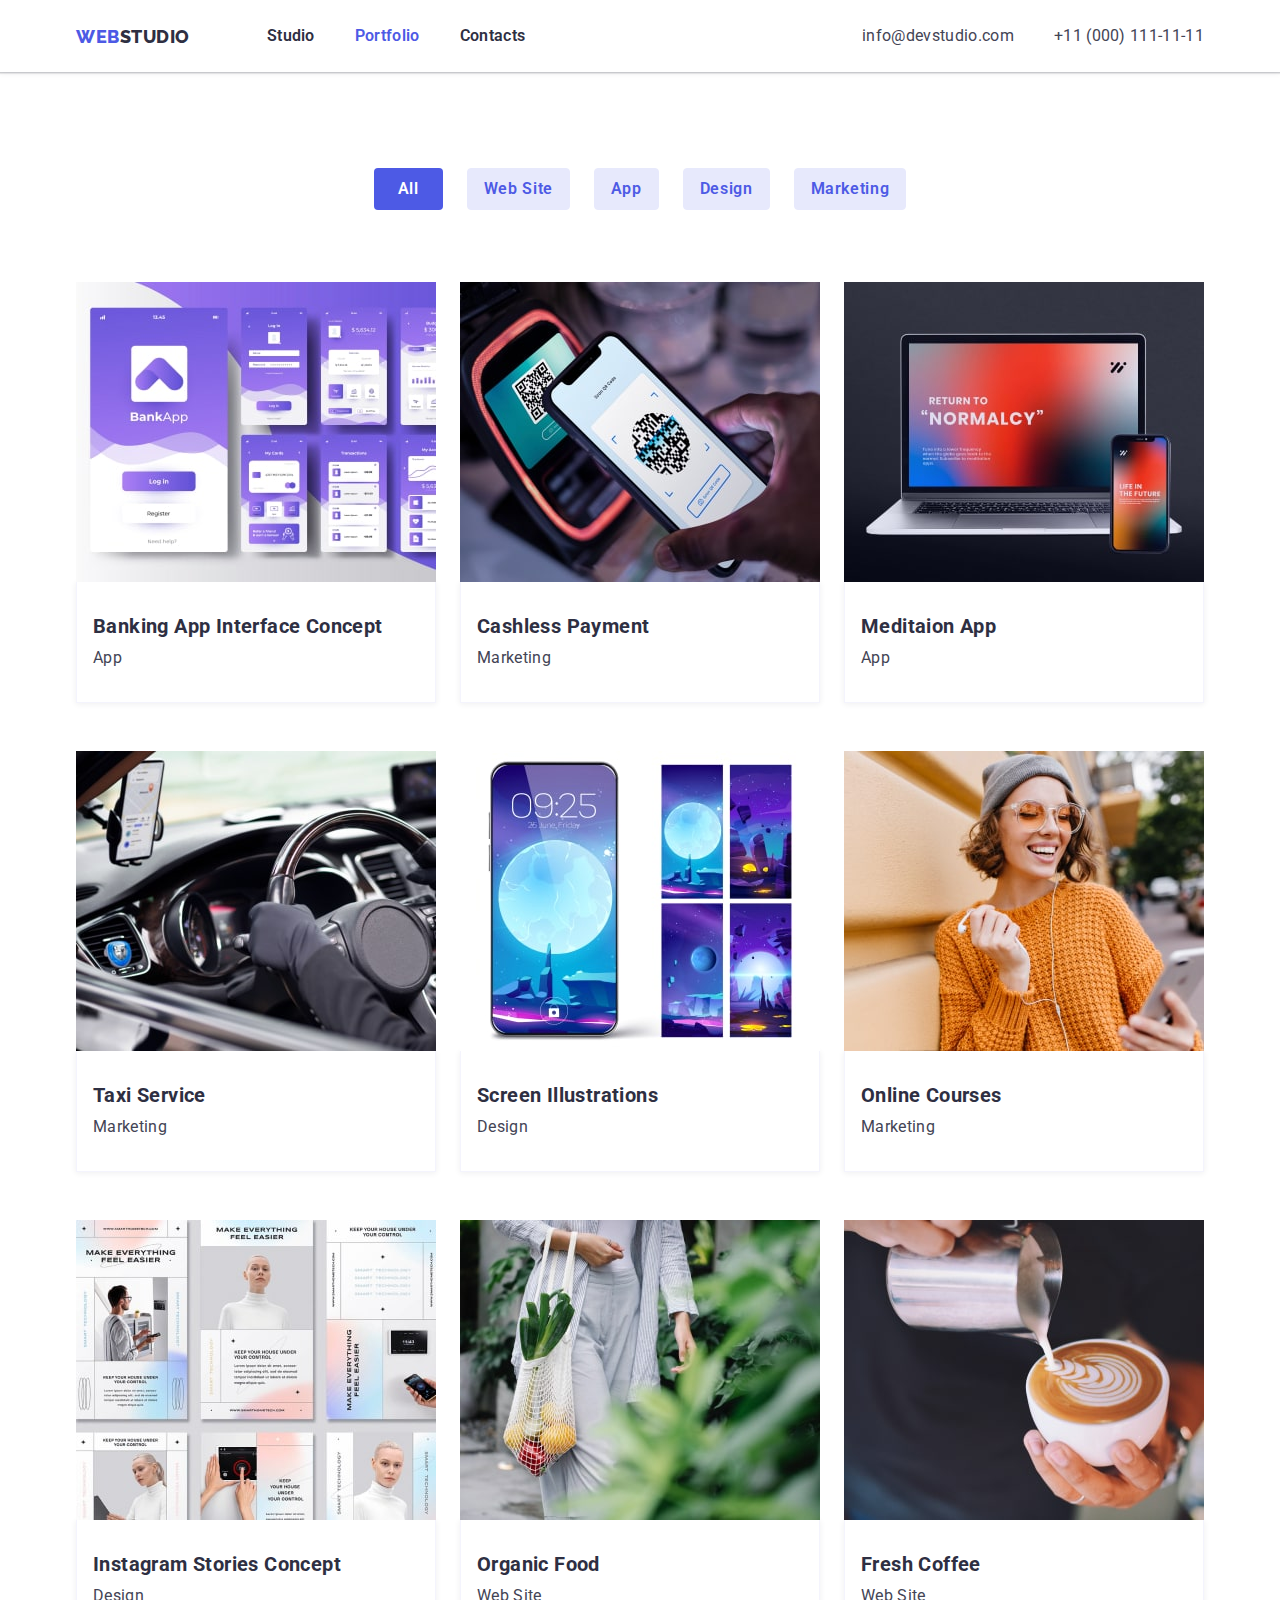
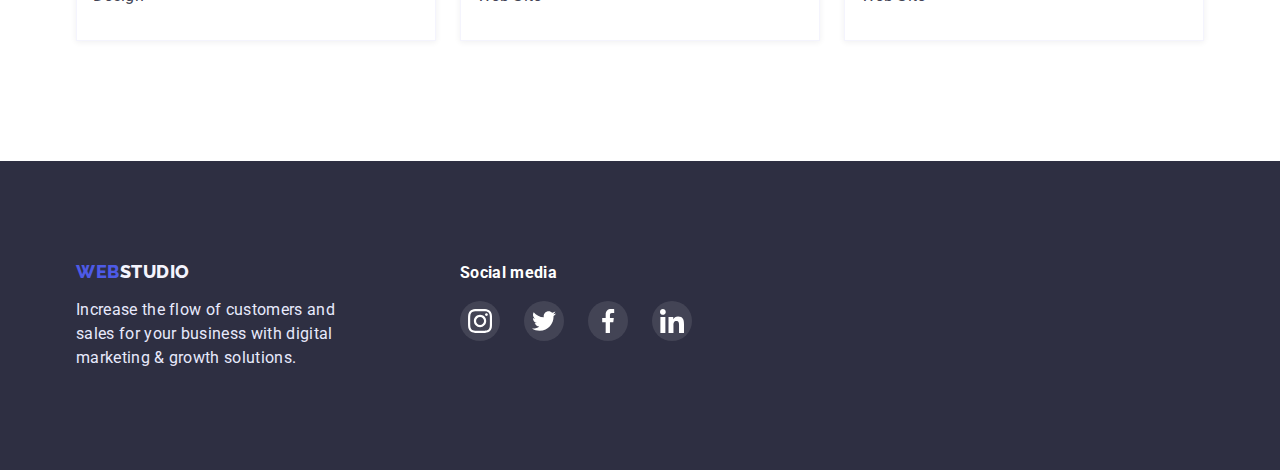
==== portfolio.html @ 3dff2d7c "Initial commit" ====
<!DOCTYPE html>
<html lang="en">
  <head>
    <meta charset="UTF-8" />
    <meta http-equiv="X-UA-Compatible" content="IE=edge" />
    <meta name="viewport" content="width=device-width, initial-scale=1.0" />
    <title>Portfolio</title>
    <link rel="preconnect" href="https://fonts.googleapis.com" />
    <link rel="preconnect" href="https://fonts.gstatic.com" crossorigin />
    <link href="https://fonts.googleapis.com/css2?family=Raleway:wght@700&family=Roboto:wght@400;500;700;900&display=swap" rel="stylesheet" />
    <link rel="stylesheet" href="https://cdnjs.cloudflare.com/ajax/libs/modern-normalize/1.1.0/modern-normalize.min.css" />
    <link rel="stylesheet" href="./css/styles.css" />
  </head>
  <body>
    <header class="header">
      <div class="container main-nav">
        <nav class="main-site-nav">
          <a href="./index.html" class="logo link"><span class="logo-purple">Web</span>studio</a>

          <ul class="site-nav list">
            <li class="item"><a href="./index.html" class="site-nav-link link">Studio</a></li>
            <li class="item">
              <a href="./portfolio.html" class="site-nav-link link current">Portfolio</a>
            </li>
            <li class="item"><a href="#" class="site-nav-link link">Contacts</a></li>
          </ul>
        </nav>

        <ul class="auth-nav list">
          <li class="item">
            <a href="mailto:info@devstudio.com" class="auth-nav-link link">info@devstudio.com</a>
          </li>
          <li class="item">
            <a href="tel:+11(000)111-11-11" class="auth-nav-link link">+11 (000) 111-11-11</a>
          </li>
        </ul>
      </div>
    </header>

    <main>
      <section class="portfolio">
        <div class="container filter">
          <ul class="filter-list list">
            <li class="filter-item"><button type="button" class="portfolio-btn main">All</button></li>
            <li class="filter-item"><button type="button" class="portfolio-btn">Web Site</button></li>
            <li class="filter-item"><button type="button" class="portfolio-btn">App</button></li>
            <li class="filter-item"><button type="button" class="portfolio-btn">Design</button></li>
            <li class="filter-item">
              <button type="button" class="portfolio-btn">Marketing</button>
            </li>
          </ul>
        </div>

        <div class="container">
          <ul class="grid-list list">
            <li class="grid-item">
              <a href="#" class="link">
                <img src="./images/app.jpg" alt="app" width="360" class="img-block" />
                <div class="img-description grid">
                  <h1 class="portfolio-title">Banking App Interface Concept</h1>
                  <p class="portfolio-text">App</p>
                </div>
              </a>
            </li>
            <li class="grid-item">
              <a href="#" class="link">
                <img src="./images/qrcode.jpg" alt="qrcode" width="360" class="img-block" />
                <div class="img-description grid">
                  <h1 class="portfolio-title">Cashless Payment</h1>
                  <p class="portfolio-text">Marketing</p>
                </div>
              </a>
            </li>
            <li class="grid-item">
              <a href="#" class="link">
                <img src="./images/phone-and-laptop.jpg" alt="Meditaion App" width="360" class="img-block" />
                <div class="img-description grid">
                  <h1 class="portfolio-title">Meditaion App</h1>
                  <p class="portfolio-text">App</p>
                </div>
              </a>
            </li>
            <li class="grid-item">
              <a href="#" class="link">
                <img src="./images/car.jpg" alt="Taxi Service" width="360" class="img-block" />
                <div class="img-description grid">
                  <h1 class="portfolio-title">Taxi Service</h1>
                  <p class="portfolio-text">Marketing</p>
                </div>
              </a>
            </li>
            <li class="grid-item">
              <a href="#" class="link">
                <img src="./images/wallpapers.jpg" alt="Screen Illustrations" width="360" class="img-block" />
                <div class="img-description grid">
                  <h1 class="portfolio-title">Screen Illustrations</h1>
                  <p class="portfolio-text">Design</p>
                </div>
              </a>
            </li>
            <li class="grid-item">
              <a href="#" class="link">
                <img src="./images/woman.jpg" alt="Online Courses" width="360" class="img-block" />
                <div class="img-description grid">
                  <h1 class="portfolio-title">Online Courses</h1>
                  <p class="portfolio-text">Marketing</p>
                </div>
              </a>
            </li>
            <li class="grid-item">
              <a href="#" class="link">
                <img src="./images/advertisment.jpg" alt="Instagram Stories Concept" width="360" class="img-block" />
                <div class="img-description grid">
                  <h1 class="portfolio-title">Instagram Stories Concept</h1>
                  <p class="portfolio-text">Design</p>
                </div>
              </a>
            </li>
            <li class="grid-item">
              <a href="#" class="link">
                <img src="./images/food.jpg" alt="Organic Food" width="360" class="img-block" />
                <div class="img-description grid">
                  <h1 class="portfolio-title">Organic Food</h1>
                  <p class="portfolio-text">Web Site</p>
                </div>
              </a>
            </li>
            <li class="grid-item">
              <a href="#" class="link">
                <img src="./images/coffee.jpg" alt="Fresh Coffee" width="360" class="img-block" />
                <div class="img-description grid">
                  <h1 class="portfolio-title">Fresh Coffee</h1>
                  <p class="portfolio-text">Web Site</p>
                </div>
              </a>
            </li>
          </ul>
        </div>
      </section>
    </main>

    <footer class="footer section">
      <div class="container">
        <ul class="footer-list list">
          <li class="footer-item">
            <div class="footer-description">
              <a href="./index.html" class="logo-footer link"><span class="logo-purple">Web</span>studio</a>
              <p class="footer-text">Increase the flow of customers and sales for your business with digital marketing & growth solutions.</p>
            </div>
          </li>
          <li class="footer-item">
            <h2 class="social-title">Social media</h2>
            <ul class="social-list list">
              <li>
                <a href="#" class="social-link footer-social-link">
                  <svg class="social-icon footer-icon">
                    <use href="./images/icons.svg#icon-instagram"></use>
                  </svg>
                </a>
              </li>
              <li>
                <a href="#" class="social-link footer-social-link">
                  <svg class="social-icon footer-icon">
                    <use href="./images/icons.svg#icon-twitter"></use>
                  </svg>
                </a>
              </li>
              <li>
                <a href="#" class="social-link footer-social-link">
                  <svg class="social-icon footer-icon">
                    <use href="./images/icons.svg#icon-facebook"></use>
                  </svg>
                </a>
              </li>
              <li>
                <a href="#" class="social-link footer-social-link">
                  <svg class="social-icon footer-icon">
                    <use href="./images/icons.svg#icon-linkedin"></use>
                  </svg>
                </a>
              </li>
            </ul>
          </li>
        </ul>
      </div>
    </footer>
  </body>
</html>
---- css/styles.css ----
:root {
  --primiry-text-color: #434455;
  --title-text-color: #2e2f42;
  --accent-color: #4d5ae5;
  --primary-bg-color: #f5f5f5;
  --white-color: #ffffff;
  --secondary-title-color: #f4f4fd;
  --secondary-text-color: #e7e9fc;
  --company-color: #8e8f99;
  --success-color: #31d0aa;
}
body {
  font-family: 'Roboto', sans-serif;
  color: var(--primiry-text-color);
}
.link {
  text-decoration: none;
}
.list {
  padding: 0;
  margin: 0;
  list-style: none;
}
.site-nav .link.current {
  color: var(--accent-color);
}

.container {
  width: 1158px;
  padding-left: 15px;
  padding-right: 15px;
  margin: 0 auto;
  /* outline: 2px solid tomato; */
}

.section {
  padding-top: 120px;
  padding-bottom: 120px;
}
.img-block {
  display: block;
}

/* header */

.header {
  box-shadow: 0px 2px 1px rgba(46, 47, 66, 0.08), 0px 1px 1px rgba(46, 47, 66, 0.16), 0px 1px 6px rgba(46, 47, 66, 0.08);
}
.main-site-nav {
  display: flex;
  align-items: center;
}
.main-nav {
  display: flex;
  align-items: center;
}
.site-nav {
  display: flex;
  margin-left: 77px;
}

.site-nav > .item:not(:last-child) {
  margin-right: 40px;
}
.logo {
  color: var(--title-text-color);
  font-family: 'Raleway', sans-serif;
  font-weight: 800;
  font-size: 18px;
  line-height: calc(21 / 18);
  letter-spacing: 0.03em;
  text-transform: uppercase;
}
.logo .logo-purple {
  color: var(--accent-color);
}
.site-nav-link {
  display: block;
  padding-top: 24px;
  padding-bottom: 24px;

  color: var(--title-text-color);
  font-style: normal;
  font-weight: 600;
  line-height: calc(24 / 16);
  letter-spacing: 0.02em;
}
.site-nav-link:hover,
.site-nav-link:focus {
  color: var(--accent-color);
}
.site-nav-link:active {
  color: var(--accent-color);
}
.auth-nav {
  display: flex;
  margin-left: auto;
}
.auth-nav > .item:not(:last-child) {
  margin-right: 40px;
}
.auth-nav-link {
  display: block;
  padding-top: 24px;
  padding-bottom: 24px;

  color: var(--primiry-text-color);
  line-height: calc(24 / 16);
  letter-spacing: 0.02em;
}
.auth-nav-link:hover,
.auth-nav-link:focus {
  color: var(--accent-color);
}
.auth-nav-link:active {
  color: var(--accent-color);
}

/* hero section */

.hero-section.section {
  padding-top: 192px;
  padding-bottom: 192px;
}
.hero-section {
  text-align: center;
  background-color: var(--title-text-color);
  background-image: linear-gradient(#2e2f42b3, #2e2f42b3), url('../images/people-office.jpg');
  background-repeat: no-repeat;
  background-position: center;
  background-size: cover;
  max-width: 1440px;
  margin-right: auto;
  margin-left: auto;
}
.hero-title {
  margin-top: 0;
  margin-bottom: 48px;

  color: var(--white-color);
  font-size: 56px;
  line-height: calc(60 / 56);
  letter-spacing: 0.02em;
}
.hero-btn {
  min-width: 170px;
  padding: 16px 32px;

  color: var(--white-color);
  background-color: var(--accent-color);
  font-weight: 600;
  font-size: 16px;
  line-height: calc(19 / 16);
  letter-spacing: 0.04em;
  cursor: pointer;
  border: 1px solid transparent;
  border-radius: 4px;
  text-align: center;
  box-shadow: 0px 4px 4px rgba(0, 0, 0, 0.15);
}
.hero-btn:hover,
.hero-btn:active {
  box-shadow: 0px 1px 6px rgba(46, 47, 66, 0.08), 0px 1px 1px rgba(46, 47, 66, 0.16), 0px 2px 1px rgba(46, 47, 66, 0.08);
}
.hero-btn:focus {
  background: #404bbf;
}

/* Why us section */

.icon {
  display: block;
  width: 64px;
  height: 64px;
}
.icon-skill {
  display: flex;
  align-items: center;
  justify-content: center;
  height: 112px;
  background-color: var(--secondary-title-color);
  border-radius: 4px;
  margin-bottom: 8px;
}
.skills-item:not(:nth-last-child(-n + 4)) {
  margin-bottom: 24px;
}
.skills-item:not(:nth-child(4n)) {
  margin-right: 24px;
}
.skills-item {
  width: calc((100% - 72px) / 4);
}
.skills-list {
  display: flex;
  flex-wrap: wrap;
}
.skills.section {
  padding-bottom: 0;
}
.visually-hidden {
  position: absolute;
  width: 1px;
  height: 1px;
  margin: -1px;
  border: 0;
  padding: 0;
  white-space: nowrap;
  clip-path: inset(100%);
  clip: rect(0 0 0 0);
  overflow: hidden;
}
.skills-title {
  margin-top: 0;
  margin-bottom: 8px;

  color: var(--title-text-color);
  font-size: 20px;
  line-height: calc(24 / 20);
  letter-spacing: 0.02em;
}
.skills-text {
  margin-top: 0;
  margin-bottom: 0;
  max-width: 264px;

  color: var(--primiry-text-color);
  line-height: calc(24 / 16);
  letter-spacing: 0.02em;
}

/* About section */

.about-item {
  width: calc((100% - 48px) / 3);
}
.about-item-img {
  display: block;
  max-width: 100%;
}
.about-item:not(:nth-last-child(-n + 3)) {
  margin-bottom: 24px;
}
.about-item:not(:nth-child(3n)) {
  margin-right: 24px;
}
.about-list {
  display: flex;
  flex-wrap: wrap;
}
.about-title {
  margin-top: 0;
  margin-bottom: 72px;

  font-size: 36px;
  line-height: calc(40 / 36);
  text-align: center;
  letter-spacing: 0.02em;
  text-transform: capitalize;
}

/* Team section */

.social-icon {
  display: block;
  width: 16px;
  height: 16px;
  fill: var(--white-color);
}
.social-link {
  display: flex;
  justify-content: center;
  align-items: center;
  background-color: var(--accent-color);
  border-radius: 50%;
  width: 40px;
  height: 40px;
}
.social-list {
  display: flex;
  justify-content: center;
  align-items: center;
  gap: 24px;
}
.img-description.center {
  text-align: center;
}
.team-person:not(:nth-last-child(-n + 4)) {
  margin-bottom: 24px;
}
.team-person:not(:nth-child(4n)) {
  margin-right: 24px;
}
.team-list {
  display: flex;
  flex-wrap: wrap;
}
.img-description {
  padding: 32px 16px;
}

.team {
  background-color: var(--secondary-title-color);
}
.team-title {
  margin-top: 0;
  margin-bottom: 72px;

  font-style: normal;
  font-weight: 600;
  font-size: 36px;
  line-height: calc(40 / 36);
  text-align: center;
  letter-spacing: 0.02em;
  text-transform: capitalize;
}
.team-person {
  width: calc((100% - 72px) / 4);
  background-color: var(--white-color);
  box-shadow: 0px 1px 6px rgba(46, 47, 66, 0.08), 0px 1px 1px rgba(46, 47, 66, 0.16), 0px 2px 1px rgba(46, 47, 66, 0.08);
  border-radius: 0px 0px 4px 4px;
}
.team-person-title {
  margin-top: 0;
  margin-bottom: 8px;

  color: var(--title-text-color);
  font-size: 20px;
  line-height: calc(24 / 20);
  letter-spacing: 0.02em;
}
.team-person-text {
  margin-top: 0;
  margin-bottom: 12px;

  color: var(--primiry-text-color);
  line-height: calc(24 / 16);
  letter-spacing: 0.02em;
}

/* customers */

.customers-link:hover,
.customers-link:active {
  border-color: currentColor;
  color: #4d5ae5;
}
.customers-link:hover .icon-customers,
.customers-link:active .icon-customers {
  fill: #4d5ae5;
}
.customers-link {
  width: 168px;
  height: 88px;
  display: flex;
  justify-content: center;
  align-items: center;
  border: 1px solid var(--company-color);
  border-radius: 4px;
  background-color: var(--white-color);
}
.icon-customers {
  display: block;
  width: 104px;
  height: 56px;
  fill: var(--company-color);
}

.customers-list {
  display: flex;
  align-items: center;
  justify-content: center;
  gap: 24px;
}

.customers-title {
  margin-top: 0;
  margin-bottom: 72px;

  color: var(--title-text-color);
  font-weight: 700;
  font-size: 36px;
  line-height: calc(42 / 36);
  text-align: center;
  letter-spacing: 0.03em;
}

/* footer */

.social-icon.footer-icon {
  width: 24px;
  height: 24px;
}
.social-link.footer-social-link {
  background-color: rgba(255, 255, 255, 0.1);
}
.social-link.footer-social-link:hover,
.social-link.footer-social-link:active {
  background-color: var(--success-color);
}
.footer-list {
  display: flex;
  align-items: baseline;
}
.social-title {
  color: var(--white-color);
  font-size: 16px;
  line-height: 24px;
  letter-spacing: 0.02em;
  margin-top: 0;
  margin-bottom: 16px;
}
.footer-description {
  width: 264px;
  margin-right: 120px;
}
.footer.section {
  padding-top: 100px;
  padding-bottom: 100px;
}
.footer {
  background-color: var(--title-text-color);
}
.logo-footer {
  color: var(--secondary-title-color);
  font-family: 'Raleway';
  font-style: normal;
  font-weight: 800;
  font-size: 18px;
  line-height: calc(21 / 18);
  letter-spacing: 0.03em;
  text-transform: uppercase;
}
.logo-footer .logo-purple {
  color: var(--accent-color);
}
.footer-text {
  margin-top: 16px;
  margin-bottom: 0;

  color: var(--secondary-text-color);
  line-height: calc(24 / 16);
  letter-spacing: 0.02em;
}

/* portfolio */

.container.filter {
  margin-bottom: 72px;
}
.portfolio {
  padding-top: 96px;
  padding-bottom: 120px;
}
.img-description.grid {
  padding-right: 0;
  padding-left: 16px;
  border: 0.5px solid var(--secondary-title-color);
  border-top: 0;
  box-shadow: 0px 1px 6px rgba(46, 47, 66, 0.08);
}
.grid-item:hover,
.grid-item:active {
  box-shadow: 0px 1px 6px rgba(46, 47, 66, 0.08), 0px 1px 1px rgba(46, 47, 66, 0.16), 0px 2px 1px rgba(46, 47, 66, 0.08);
}
.grid-item {
  width: calc((100% - 72px) / 3);
  margin-right: 24px;
  margin-bottom: 48px;
}
.grid-list {
  display: flex;
  flex-wrap: wrap;
  margin-right: -24px;
  margin-bottom: -48px;
}
.filter-item:not(:last-child) {
  margin-right: 24px;
}
.filter-list {
  display: flex;
  justify-content: center;
  align-items: center;
}

.portfolio-btn.main {
  color: var(--white-color);
  background-color: var(--accent-color);
  min-width: 69px;
  border-color: transparent;
}
.portfolio-btn {
  display: inline-block;
  padding: 8px 16px;

  color: var(--accent-color);
  background-color: var(--secondary-text-color);
  font-family: inherit;
  font-style: normal;
  font-weight: 600;
  font-size: 16px;
  line-height: calc(24 / 16);
  align-items: center;
  text-align: center;
  letter-spacing: 0.04em;
  border: 1px solid var(--secondary-text-color);
  border-radius: 4px;
  cursor: pointer;
}
.portfolio-btn:hover,
.portfolio-btn:focus {
  color: var(--white-color);
  background-color: var(--accent-color);
  box-shadow: 0px 3px 1px rgba(0, 0, 0, 0.1), 0px 2px 1px rgba(0, 0, 0, 0.08), 0px 2px 2px rgba(0, 0, 0, 0.12);
}
.portfolio .portfolio-title {
  margin-top: 0;
  margin-bottom: 8px;

  color: var(--title-text-color);
  font-size: 20px;
  line-height: calc(24 / 20);
  letter-spacing: 0.02em;
}
.portfolio .portfolio-text {
  margin-top: 0;
  margin-bottom: 0;

  color: var(--primiry-text-color);
  line-height: calc(24 / 16);
  letter-spacing: 0.02em;
}
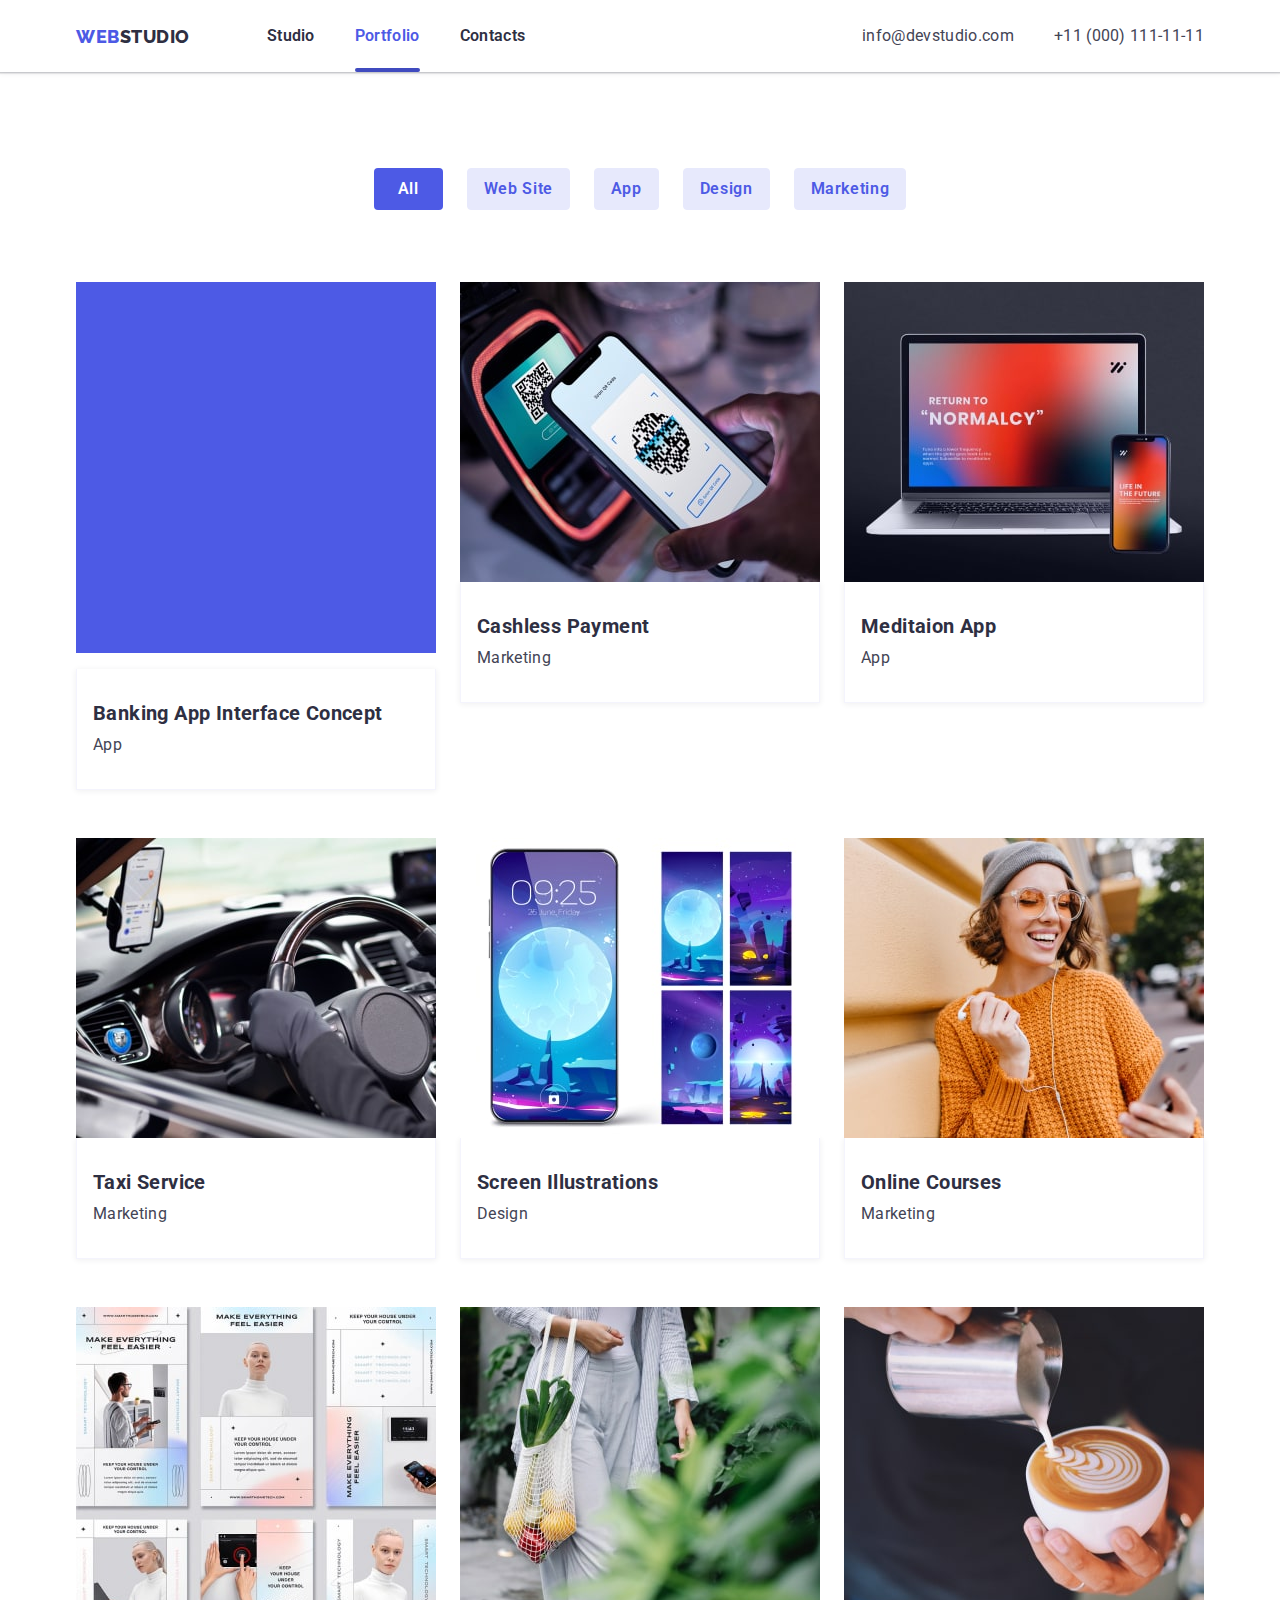
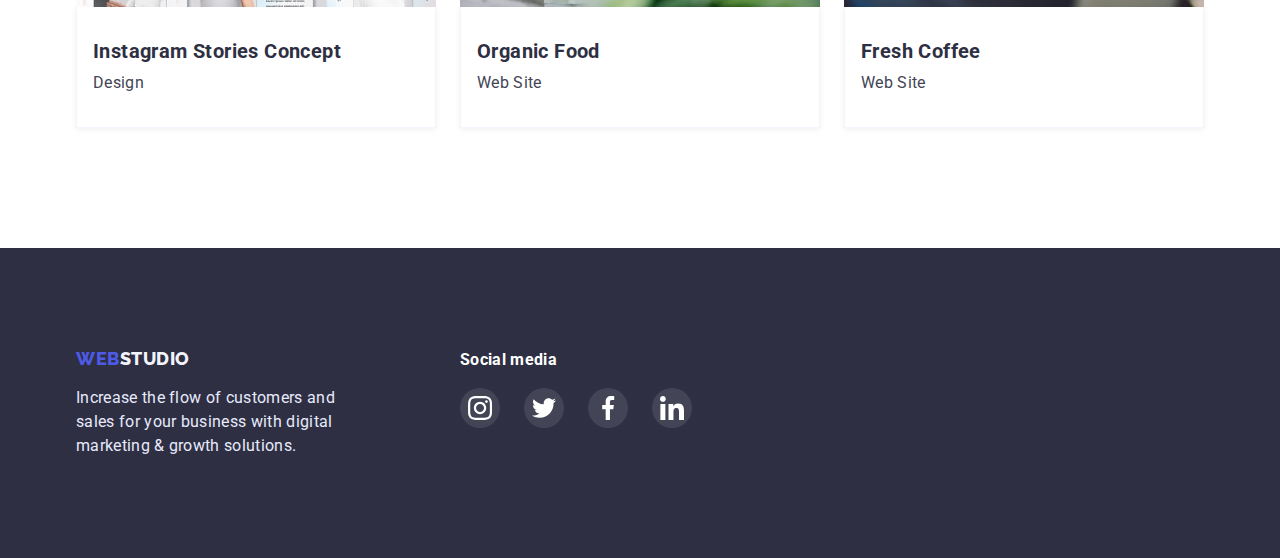
==== commit 4445b959: "Add line in current page" ====
--- a/portfolio.html
+++ b/portfolio.html
@@ -19,7 +19,7 @@
 
           <ul class="site-nav list">
             <li class="item"><a href="./index.html" class="site-nav-link link">Studio</a></li>
-            <li class="item">
+            <li class="item overlay">
               <a href="./portfolio.html" class="site-nav-link link current">Portfolio</a>
             </li>
             <li class="item"><a href="#" class="site-nav-link link">Contacts</a></li>
@@ -55,7 +55,14 @@
           <ul class="grid-list list">
             <li class="grid-item">
               <a href="#" class="link">
-                <img src="./images/app.jpg" alt="app" width="360" class="img-block" />
+                <div class="overlay-text">
+                  <img src="./images/app.jpg" alt="app" width="360" class="img-block" />
+                  <p>
+                    14 Stylish and User-Friendly App Design Concepts · Task Manager App · Calorie Tracker App · Exotic Fruit Ecommerce App · Cloud
+                    Storage App
+                  </p>
+                </div>
+
                 <div class="img-description grid">
                   <h1 class="portfolio-title">Banking App Interface Concept</h1>
                   <p class="portfolio-text">App</p>
--- a/css/styles.css
+++ b/css/styles.css
@@ -24,6 +24,19 @@
 .site-nav .link.current {
   color: var(--accent-color);
 }
+.overlay {
+  position: relative;
+}
+.current::after {
+  content: '';
+  position: absolute;
+  width: 100%;
+  height: 4px;
+  left: 0;
+  bottom: 0;
+  background: #404bbf;
+  border-radius: 2px;
+}
 
 .container {
   width: 1158px;
@@ -39,6 +52,19 @@
 }
 .img-block {
   display: block;
+}
+.overlay-text {
+  position: relative;
+}
+.overlay-text::before {
+  display: inline-block;
+  content: '';
+  position: absolute;
+  top: 0;
+  left: 0;
+  width: 100%;
+  height: 100%;
+  background-color: var(--accent-color);
 }
 
 /* header */
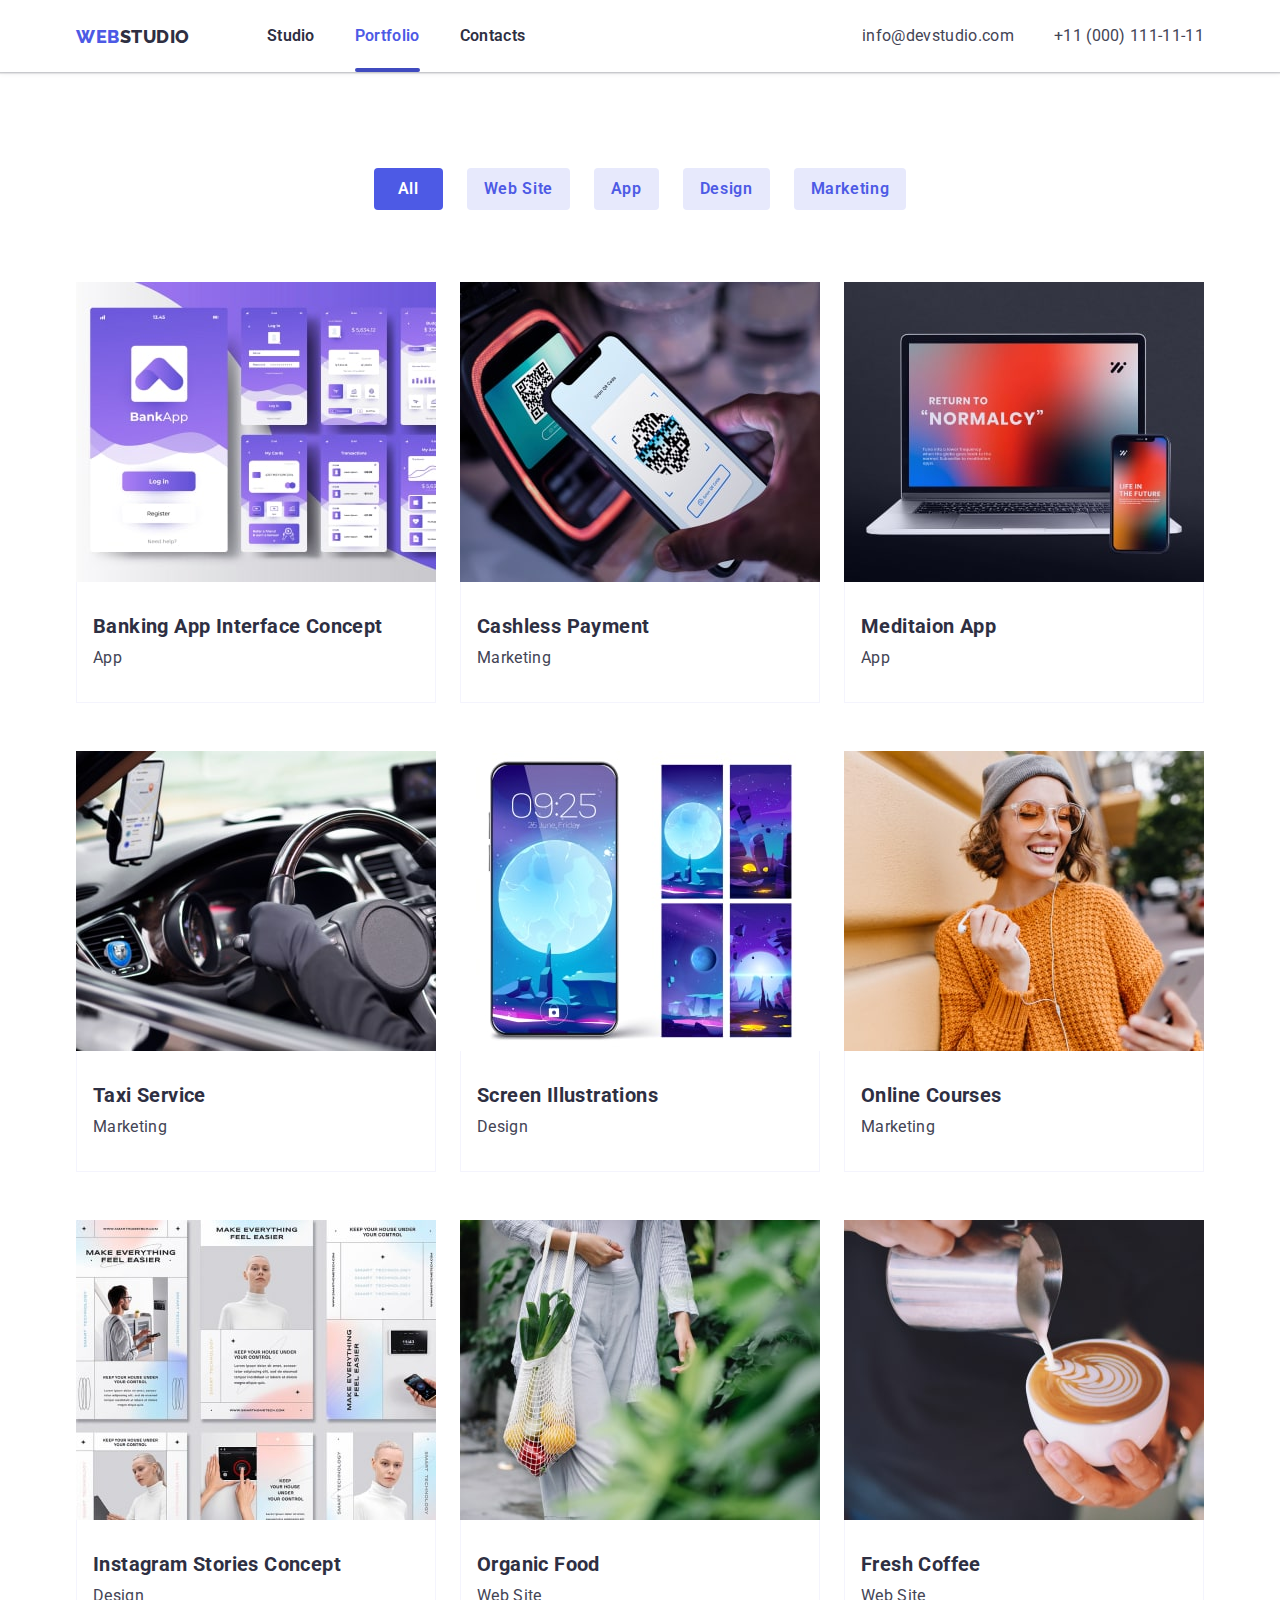
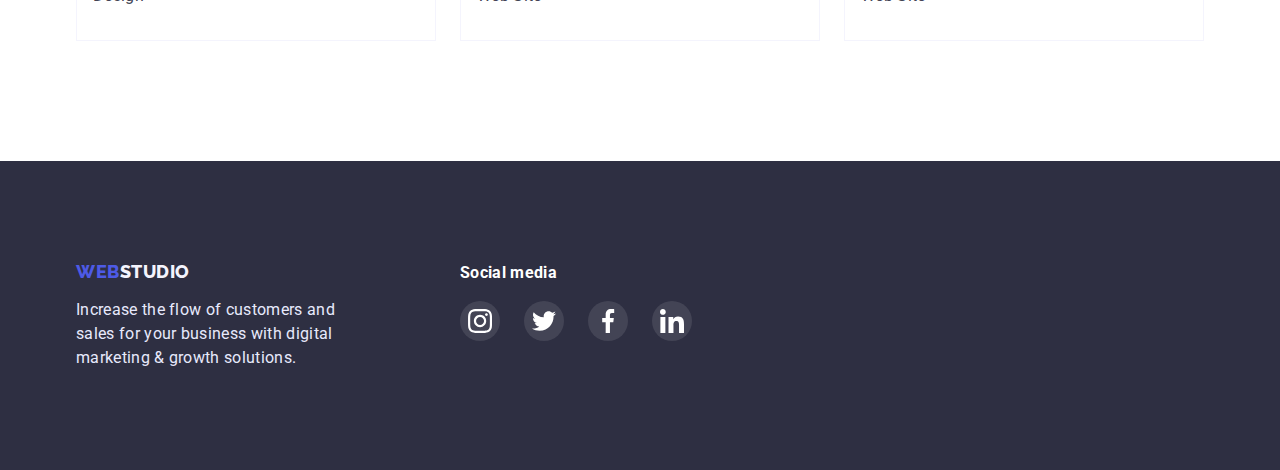
==== commit 17b85881: "Add overlay on images in portfolio" ====
--- a/portfolio.html
+++ b/portfolio.html
@@ -55,86 +55,159 @@
           <ul class="grid-list list">
             <li class="grid-item">
               <a href="#" class="link">
-                <div class="overlay-text">
+                <div class="overlay-img">
                   <img src="./images/app.jpg" alt="app" width="360" class="img-block" />
-                  <p>
-                    14 Stylish and User-Friendly App Design Concepts · Task Manager App · Calorie Tracker App · Exotic Fruit Ecommerce App · Cloud
-                    Storage App
-                  </p>
-                </div>
-
+                  <div class="overlay-text">
+                    <p>
+                      14 Stylish and User-Friendly App Design Concepts · Task Manager App · Calorie Tracker App · Exotic Fruit Ecommerce App · Cloud
+                      Storage App
+                    </p>
+                  </div>
+                </div>
                 <div class="img-description grid">
                   <h1 class="portfolio-title">Banking App Interface Concept</h1>
                   <p class="portfolio-text">App</p>
                 </div>
               </a>
             </li>
-            <li class="grid-item">
-              <a href="#" class="link">
-                <img src="./images/qrcode.jpg" alt="qrcode" width="360" class="img-block" />
+
+            <li class="grid-item">
+              <a href="#" class="link">
+                <div class="overlay-img">
+                  <img src="./images/qrcode.jpg" alt="qrcode" width="360" class="img-block" />
+                  <div class="overlay-text">
+                    <p>
+                      14 Stylish and User-Friendly App Design Concepts · Task Manager App · Calorie Tracker App · Exotic Fruit Ecommerce App · Cloud
+                      Storage App
+                    </p>
+                  </div>
+                </div>
                 <div class="img-description grid">
                   <h1 class="portfolio-title">Cashless Payment</h1>
                   <p class="portfolio-text">Marketing</p>
                 </div>
               </a>
             </li>
-            <li class="grid-item">
-              <a href="#" class="link">
-                <img src="./images/phone-and-laptop.jpg" alt="Meditaion App" width="360" class="img-block" />
+
+            <li class="grid-item">
+              <a href="#" class="link">
+                <div class="overlay-img">
+                  <img src="./images/phone-and-laptop.jpg" alt="Meditaion App" width="360" class="img-block" />
+                  <div class="overlay-text">
+                    <p>
+                      14 Stylish and User-Friendly App Design Concepts · Task Manager App · Calorie Tracker App · Exotic Fruit Ecommerce App · Cloud
+                      Storage App
+                    </p>
+                  </div>
+                </div>
                 <div class="img-description grid">
                   <h1 class="portfolio-title">Meditaion App</h1>
                   <p class="portfolio-text">App</p>
                 </div>
               </a>
             </li>
-            <li class="grid-item">
-              <a href="#" class="link">
-                <img src="./images/car.jpg" alt="Taxi Service" width="360" class="img-block" />
+
+            <li class="grid-item">
+              <a href="#" class="link">
+                <div class="overlay-img">
+                  <img src="./images/car.jpg" alt="Taxi Service" width="360" class="img-block" />
+                  <div class="overlay-text">
+                    <p>
+                      14 Stylish and User-Friendly App Design Concepts · Task Manager App · Calorie Tracker App · Exotic Fruit Ecommerce App · Cloud
+                      Storage App
+                    </p>
+                  </div>
+                </div>
                 <div class="img-description grid">
                   <h1 class="portfolio-title">Taxi Service</h1>
                   <p class="portfolio-text">Marketing</p>
                 </div>
               </a>
             </li>
-            <li class="grid-item">
-              <a href="#" class="link">
-                <img src="./images/wallpapers.jpg" alt="Screen Illustrations" width="360" class="img-block" />
+
+            <li class="grid-item">
+              <a href="#" class="link">
+                <div class="overlay-img">
+                  <img src="./images/wallpapers.jpg" alt="Screen Illustrations" width="360" class="img-block" />
+                  <div class="overlay-text">
+                    <p>
+                      14 Stylish and User-Friendly App Design Concepts · Task Manager App · Calorie Tracker App · Exotic Fruit Ecommerce App · Cloud
+                      Storage App
+                    </p>
+                  </div>
+                </div>
                 <div class="img-description grid">
                   <h1 class="portfolio-title">Screen Illustrations</h1>
                   <p class="portfolio-text">Design</p>
                 </div>
               </a>
             </li>
-            <li class="grid-item">
-              <a href="#" class="link">
-                <img src="./images/woman.jpg" alt="Online Courses" width="360" class="img-block" />
+
+            <li class="grid-item">
+              <a href="#" class="link">
+                <div class="overlay-img">
+                  <img src="./images/woman.jpg" alt="Online Courses" width="360" class="img-block" />
+                  <div class="overlay-text">
+                    <p>
+                      14 Stylish and User-Friendly App Design Concepts · Task Manager App · Calorie Tracker App · Exotic Fruit Ecommerce App · Cloud
+                      Storage App
+                    </p>
+                  </div>
+                </div>
                 <div class="img-description grid">
                   <h1 class="portfolio-title">Online Courses</h1>
                   <p class="portfolio-text">Marketing</p>
                 </div>
               </a>
             </li>
-            <li class="grid-item">
-              <a href="#" class="link">
-                <img src="./images/advertisment.jpg" alt="Instagram Stories Concept" width="360" class="img-block" />
+
+            <li class="grid-item">
+              <a href="#" class="link">
+                <div class="overlay-img">
+                  <img src="./images/advertisment.jpg" alt="Instagram Stories Concept" width="360" class="img-block" />
+                  <div class="overlay-text">
+                    <p>
+                      14 Stylish and User-Friendly App Design Concepts · Task Manager App · Calorie Tracker App · Exotic Fruit Ecommerce App · Cloud
+                      Storage App
+                    </p>
+                  </div>
+                </div>
                 <div class="img-description grid">
                   <h1 class="portfolio-title">Instagram Stories Concept</h1>
                   <p class="portfolio-text">Design</p>
                 </div>
               </a>
             </li>
-            <li class="grid-item">
-              <a href="#" class="link">
-                <img src="./images/food.jpg" alt="Organic Food" width="360" class="img-block" />
+
+            <li class="grid-item">
+              <a href="#" class="link">
+                <div class="overlay-img">
+                  <img src="./images/food.jpg" alt="Organic Food" width="360" class="img-block" />
+                  <div class="overlay-text">
+                    <p>
+                      14 Stylish and User-Friendly App Design Concepts · Task Manager App · Calorie Tracker App · Exotic Fruit Ecommerce App · Cloud
+                      Storage App
+                    </p>
+                  </div>
+                </div>
                 <div class="img-description grid">
                   <h1 class="portfolio-title">Organic Food</h1>
                   <p class="portfolio-text">Web Site</p>
                 </div>
               </a>
             </li>
-            <li class="grid-item">
-              <a href="#" class="link">
-                <img src="./images/coffee.jpg" alt="Fresh Coffee" width="360" class="img-block" />
+
+            <li class="grid-item">
+              <a href="#" class="link">
+                <div class="overlay-img">
+                  <img src="./images/coffee.jpg" alt="Fresh Coffee" width="360" class="img-block" />
+                  <div class="overlay-text">
+                    <p>
+                      14 Stylish and User-Friendly App Design Concepts · Task Manager App · Calorie Tracker App · Exotic Fruit Ecommerce App · Cloud
+                      Storage App
+                    </p>
+                  </div>
+                </div>
                 <div class="img-description grid">
                   <h1 class="portfolio-title">Fresh Coffee</h1>
                   <p class="portfolio-text">Web Site</p>
--- a/css/styles.css
+++ b/css/styles.css
@@ -52,19 +52,6 @@
 }
 .img-block {
   display: block;
-}
-.overlay-text {
-  position: relative;
-}
-.overlay-text::before {
-  display: inline-block;
-  content: '';
-  position: absolute;
-  top: 0;
-  left: 0;
-  width: 100%;
-  height: 100%;
-  background-color: var(--accent-color);
 }
 
 /* header */
@@ -367,12 +354,12 @@
 /* customers */
 
 .customers-link:hover,
-.customers-link:active {
+.customers-link:focus {
   border-color: currentColor;
-  color: #4d5ae5;
+  fill: #4d5ae5;
 }
 .customers-link:hover .icon-customers,
-.customers-link:active .icon-customers {
+.customers-link:focus .icon-customers {
   fill: #4d5ae5;
 }
 .customers-link {
@@ -493,6 +480,8 @@
   width: calc((100% - 72px) / 3);
   margin-right: 24px;
   margin-bottom: 48px;
+
+  overflow: hidden;
 }
 .grid-list {
   display: flex;
@@ -529,7 +518,7 @@
   align-items: center;
   text-align: center;
   letter-spacing: 0.04em;
-  border: 1px solid var(--secondary-text-color);
+  border: 1px solid transparent;
   border-radius: 4px;
   cursor: pointer;
 }
@@ -556,3 +545,30 @@
   line-height: calc(24 / 16);
   letter-spacing: 0.02em;
 }
+
+.overlay-img {
+  position: relative;
+  overflow: hidden;
+}
+.overlay-text {
+  position: absolute;
+  top: 0;
+  left: 0;
+  display: inline-block;
+  padding-top: 40px;
+  padding-right: 32px;
+  padding-left: 32px;
+  width: 100%;
+  height: 100%;
+
+  color: var(--secondary-title-color);
+  font-size: 16px;
+  line-height: calc(24 / 16);
+  letter-spacing: 0.02em;
+  background-color: var(--accent-color);
+  transform: translateY(100%);
+  transition: transform 1000ms cubic-bezier(0.4, 0, 0.2, 1);
+}
+.grid-item:hover .overlay-text {
+  transform: translateY(0);
+}
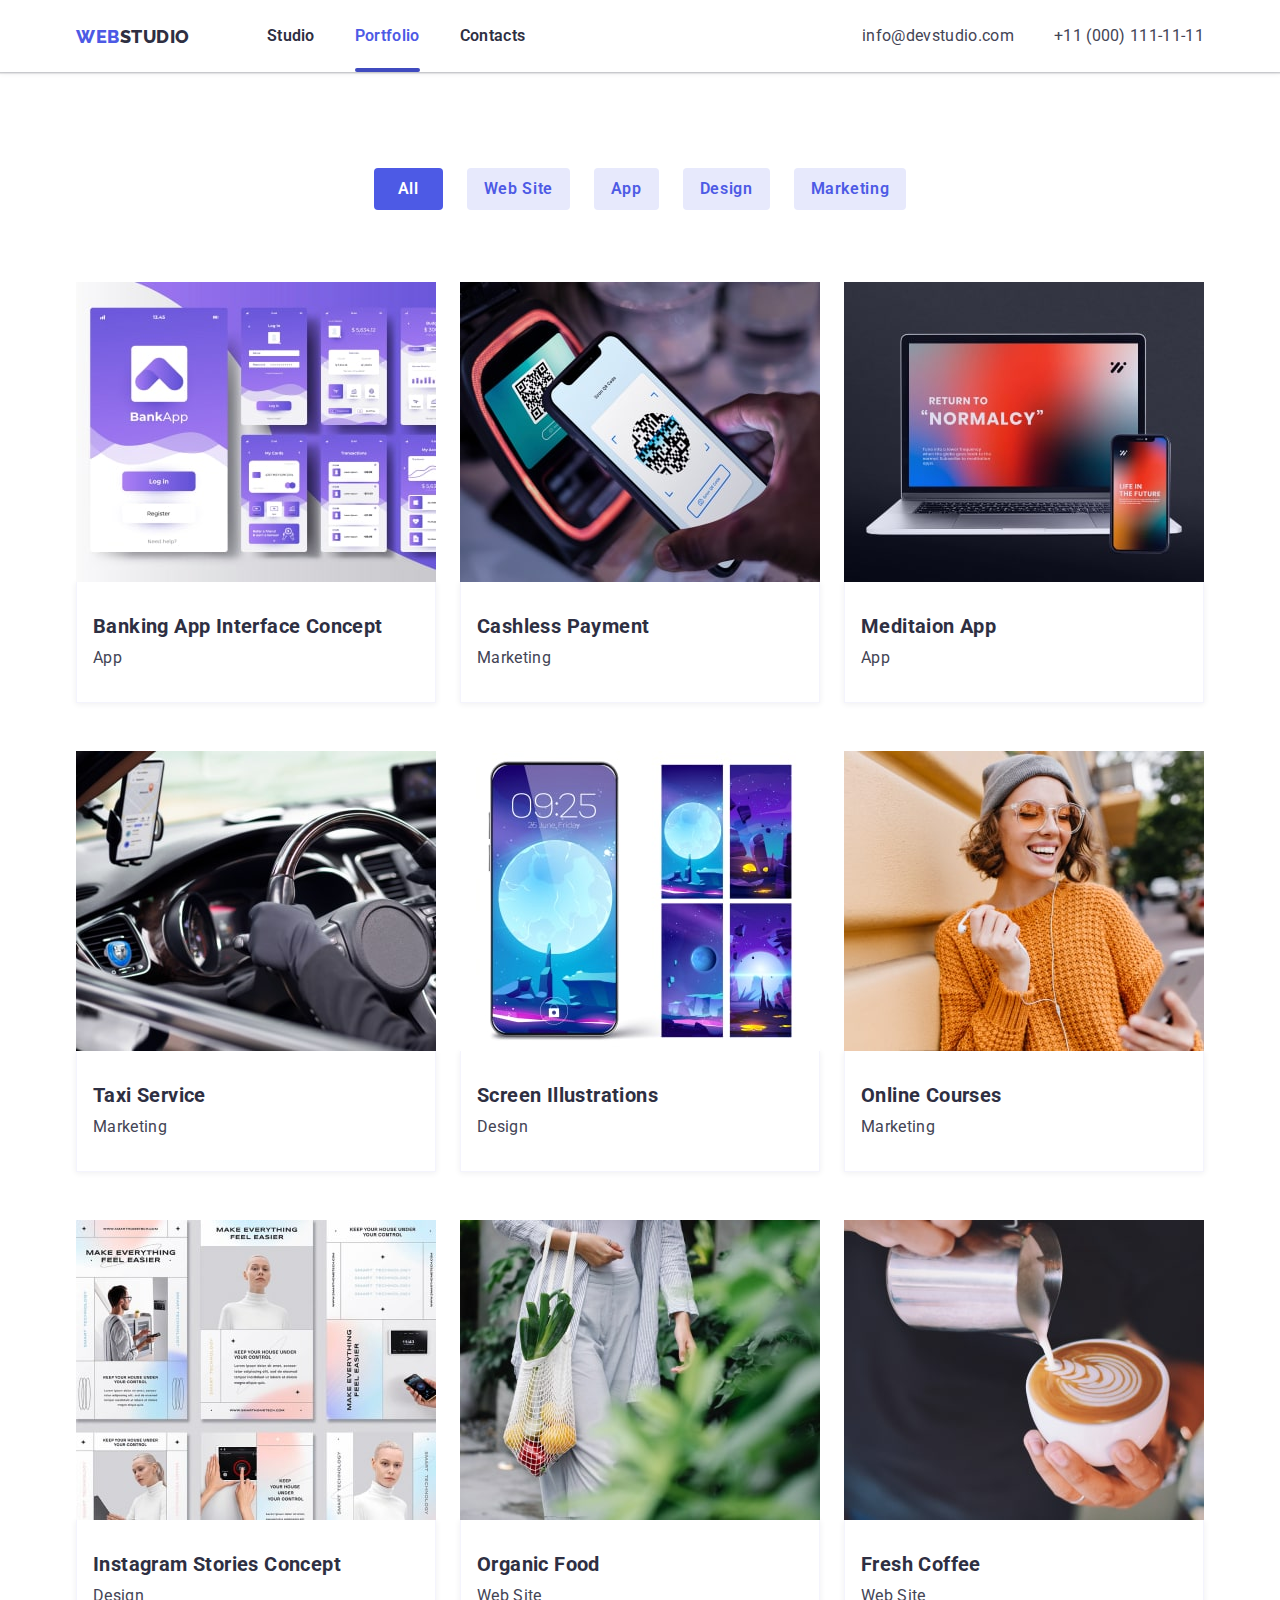
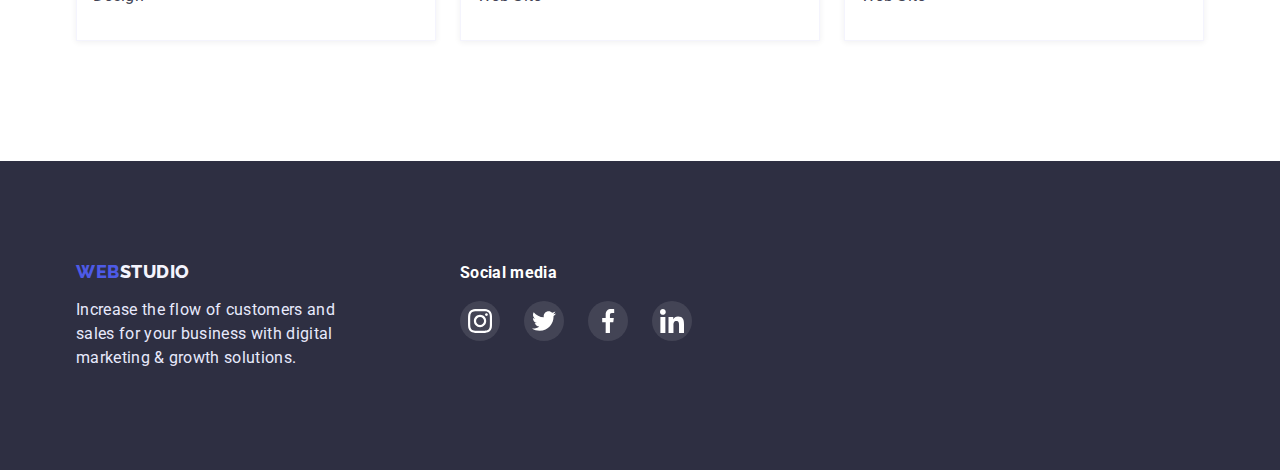
==== commit c66b4306: "Remove div and add class to the text" ====
--- a/portfolio.html
+++ b/portfolio.html
@@ -57,12 +57,10 @@
               <a href="#" class="link">
                 <div class="overlay-img">
                   <img src="./images/app.jpg" alt="app" width="360" class="img-block" />
-                  <div class="overlay-text">
-                    <p>
-                      14 Stylish and User-Friendly App Design Concepts · Task Manager App · Calorie Tracker App · Exotic Fruit Ecommerce App · Cloud
-                      Storage App
-                    </p>
-                  </div>
+                  <p class="overlay-text">
+                    14 Stylish and User-Friendly App Design Concepts · Task Manager App · Calorie Tracker App · Exotic Fruit Ecommerce App · Cloud
+                    Storage App
+                  </p>
                 </div>
                 <div class="img-description grid">
                   <h1 class="portfolio-title">Banking App Interface Concept</h1>
@@ -75,12 +73,10 @@
               <a href="#" class="link">
                 <div class="overlay-img">
                   <img src="./images/qrcode.jpg" alt="qrcode" width="360" class="img-block" />
-                  <div class="overlay-text">
-                    <p>
-                      14 Stylish and User-Friendly App Design Concepts · Task Manager App · Calorie Tracker App · Exotic Fruit Ecommerce App · Cloud
-                      Storage App
-                    </p>
-                  </div>
+                  <p class="overlay-text">
+                    14 Stylish and User-Friendly App Design Concepts · Task Manager App · Calorie Tracker App · Exotic Fruit Ecommerce App · Cloud
+                    Storage App
+                  </p>
                 </div>
                 <div class="img-description grid">
                   <h1 class="portfolio-title">Cashless Payment</h1>
@@ -93,12 +89,10 @@
               <a href="#" class="link">
                 <div class="overlay-img">
                   <img src="./images/phone-and-laptop.jpg" alt="Meditaion App" width="360" class="img-block" />
-                  <div class="overlay-text">
-                    <p>
-                      14 Stylish and User-Friendly App Design Concepts · Task Manager App · Calorie Tracker App · Exotic Fruit Ecommerce App · Cloud
-                      Storage App
-                    </p>
-                  </div>
+                  <p class="overlay-text">
+                    14 Stylish and User-Friendly App Design Concepts · Task Manager App · Calorie Tracker App · Exotic Fruit Ecommerce App · Cloud
+                    Storage App
+                  </p>
                 </div>
                 <div class="img-description grid">
                   <h1 class="portfolio-title">Meditaion App</h1>
@@ -111,12 +105,10 @@
               <a href="#" class="link">
                 <div class="overlay-img">
                   <img src="./images/car.jpg" alt="Taxi Service" width="360" class="img-block" />
-                  <div class="overlay-text">
-                    <p>
-                      14 Stylish and User-Friendly App Design Concepts · Task Manager App · Calorie Tracker App · Exotic Fruit Ecommerce App · Cloud
-                      Storage App
-                    </p>
-                  </div>
+                  <p class="overlay-text">
+                    14 Stylish and User-Friendly App Design Concepts · Task Manager App · Calorie Tracker App · Exotic Fruit Ecommerce App · Cloud
+                    Storage App
+                  </p>
                 </div>
                 <div class="img-description grid">
                   <h1 class="portfolio-title">Taxi Service</h1>
@@ -129,12 +121,10 @@
               <a href="#" class="link">
                 <div class="overlay-img">
                   <img src="./images/wallpapers.jpg" alt="Screen Illustrations" width="360" class="img-block" />
-                  <div class="overlay-text">
-                    <p>
-                      14 Stylish and User-Friendly App Design Concepts · Task Manager App · Calorie Tracker App · Exotic Fruit Ecommerce App · Cloud
-                      Storage App
-                    </p>
-                  </div>
+                  <p class="overlay-text">
+                    14 Stylish and User-Friendly App Design Concepts · Task Manager App · Calorie Tracker App · Exotic Fruit Ecommerce App · Cloud
+                    Storage App
+                  </p>
                 </div>
                 <div class="img-description grid">
                   <h1 class="portfolio-title">Screen Illustrations</h1>
@@ -147,12 +137,10 @@
               <a href="#" class="link">
                 <div class="overlay-img">
                   <img src="./images/woman.jpg" alt="Online Courses" width="360" class="img-block" />
-                  <div class="overlay-text">
-                    <p>
-                      14 Stylish and User-Friendly App Design Concepts · Task Manager App · Calorie Tracker App · Exotic Fruit Ecommerce App · Cloud
-                      Storage App
-                    </p>
-                  </div>
+                  <p class="overlay-text">
+                    14 Stylish and User-Friendly App Design Concepts · Task Manager App · Calorie Tracker App · Exotic Fruit Ecommerce App · Cloud
+                    Storage App
+                  </p>
                 </div>
                 <div class="img-description grid">
                   <h1 class="portfolio-title">Online Courses</h1>
@@ -165,12 +153,10 @@
               <a href="#" class="link">
                 <div class="overlay-img">
                   <img src="./images/advertisment.jpg" alt="Instagram Stories Concept" width="360" class="img-block" />
-                  <div class="overlay-text">
-                    <p>
-                      14 Stylish and User-Friendly App Design Concepts · Task Manager App · Calorie Tracker App · Exotic Fruit Ecommerce App · Cloud
-                      Storage App
-                    </p>
-                  </div>
+                  <p class="overlay-text">
+                    14 Stylish and User-Friendly App Design Concepts · Task Manager App · Calorie Tracker App · Exotic Fruit Ecommerce App · Cloud
+                    Storage App
+                  </p>
                 </div>
                 <div class="img-description grid">
                   <h1 class="portfolio-title">Instagram Stories Concept</h1>
@@ -183,12 +169,10 @@
               <a href="#" class="link">
                 <div class="overlay-img">
                   <img src="./images/food.jpg" alt="Organic Food" width="360" class="img-block" />
-                  <div class="overlay-text">
-                    <p>
-                      14 Stylish and User-Friendly App Design Concepts · Task Manager App · Calorie Tracker App · Exotic Fruit Ecommerce App · Cloud
-                      Storage App
-                    </p>
-                  </div>
+                  <p class="overlay-text">
+                    14 Stylish and User-Friendly App Design Concepts · Task Manager App · Calorie Tracker App · Exotic Fruit Ecommerce App · Cloud
+                    Storage App
+                  </p>
                 </div>
                 <div class="img-description grid">
                   <h1 class="portfolio-title">Organic Food</h1>
@@ -201,12 +185,10 @@
               <a href="#" class="link">
                 <div class="overlay-img">
                   <img src="./images/coffee.jpg" alt="Fresh Coffee" width="360" class="img-block" />
-                  <div class="overlay-text">
-                    <p>
-                      14 Stylish and User-Friendly App Design Concepts · Task Manager App · Calorie Tracker App · Exotic Fruit Ecommerce App · Cloud
-                      Storage App
-                    </p>
-                  </div>
+                  <p class="overlay-text">
+                    14 Stylish and User-Friendly App Design Concepts · Task Manager App · Calorie Tracker App · Exotic Fruit Ecommerce App · Cloud
+                    Storage App
+                  </p>
                 </div>
                 <div class="img-description grid">
                   <h1 class="portfolio-title">Fresh Coffee</h1>
--- a/css/styles.css
+++ b/css/styles.css
@@ -8,6 +8,9 @@
   --secondary-text-color: #e7e9fc;
   --company-color: #8e8f99;
   --success-color: #31d0aa;
+  --modal-color: #fcfcfc;
+
+  /* Other */
 }
 body {
   font-family: 'Roboto', sans-serif;
@@ -97,6 +100,8 @@
   font-weight: 600;
   line-height: calc(24 / 16);
   letter-spacing: 0.02em;
+  transition: color 250ms cubic-bezier(0.4, 0, 0.2, 1), background-color 250ms cubic-bezier(0.4, 0, 0.2, 1),
+    box-shadow 250ms cubic-bezier(0.4, 0, 0.2, 1);
 }
 .site-nav-link:hover,
 .site-nav-link:focus {
@@ -120,6 +125,8 @@
   color: var(--primiry-text-color);
   line-height: calc(24 / 16);
   letter-spacing: 0.02em;
+  transition: color 250ms cubic-bezier(0.4, 0, 0.2, 1), background-color 250ms cubic-bezier(0.4, 0, 0.2, 1),
+    box-shadow 250ms cubic-bezier(0.4, 0, 0.2, 1);
 }
 .auth-nav-link:hover,
 .auth-nav-link:focus {
@@ -170,6 +177,7 @@
   border-radius: 4px;
   text-align: center;
   box-shadow: 0px 4px 4px rgba(0, 0, 0, 0.15);
+  transition: box-shadow 250ms cubic-bezier(0.4, 0, 0.2, 1);
 }
 .hero-btn:hover,
 .hero-btn:active {
@@ -177,6 +185,64 @@
 }
 .hero-btn:focus {
   background: #404bbf;
+}
+.backdrop.is-hidden {
+  visibility: hidden;
+  opacity: 0;
+  pointer-events: none;
+}
+.backdrop {
+  position: fixed;
+  top: 0;
+  left: 0;
+  width: 100%;
+  height: 100%;
+  background: rgba(46, 47, 66, 0.4);
+}
+.modal {
+  position: relative;
+  top: 50%;
+  left: 50%;
+  transform: translate(-50%, -50%);
+  width: 408px;
+  height: 576px;
+  background-color: var(--modal-color);
+  box-shadow: 0px 1px 1px rgba(0, 0, 0, 0.14), 0px 1px 3px rgba(0, 0, 0, 0.12), 0px 2px 1px rgba(0, 0, 0, 0.2);
+  border-radius: 4px;
+  /* animation: scale 1000ms ease-in-out; */
+}
+/* @keyframes scale {
+  0% {
+    scale: 75%;
+  }
+  100% {
+    scale: 100%;
+  }
+} */
+.close-btn:hover {
+  background-color: var(--accent-color);
+  color: var(--white-color);
+}
+.close-btn {
+  display: flex;
+  justify-content: center;
+  align-items: center;
+  position: absolute;
+  top: 24px;
+  right: 24px;
+  width: 24px;
+  height: 24px;
+  background-color: #e7e9fc;
+  color: #000000;
+  border: 1px solid rgba(0, 0, 0, 0.1);
+  border-radius: 50%;
+  cursor: pointer;
+  transition: background-color 250ms cubic-bezier(0.4, 0, 0.2, 1), color 250ms cubic-bezier(0.4, 0, 0.2, 1);
+}
+.icon-close {
+  width: 8px;
+  height: 8px;
+  fill: currentColor;
 }
 
 /* Why us section */
@@ -355,12 +421,11 @@
 
 .customers-link:hover,
 .customers-link:focus {
-  border-color: currentColor;
-  fill: #4d5ae5;
+  border-color: var(--accent-color);
 }
 .customers-link:hover .icon-customers,
 .customers-link:focus .icon-customers {
-  fill: #4d5ae5;
+  fill: var(--accent-color);
 }
 .customers-link {
   width: 168px;
@@ -371,12 +436,14 @@
   border: 1px solid var(--company-color);
   border-radius: 4px;
   background-color: var(--white-color);
+  transition: border-color 250ms cubic-bezier(0.4, 0, 0.2, 1);
 }
 .icon-customers {
   display: block;
   width: 104px;
   height: 56px;
   fill: var(--company-color);
+  transition: fill 250ms cubic-bezier(0.4, 0, 0.2, 1);
 }
 
 .customers-list {
@@ -406,6 +473,7 @@
 }
 .social-link.footer-social-link {
   background-color: rgba(255, 255, 255, 0.1);
+  transition: color 250ms cubic-bezier(0.4, 0, 0.2, 1), background-color 250ms cubic-bezier(0.4, 0, 0.2, 1);
 }
 .social-link.footer-social-link:hover,
 .social-link.footer-social-link:active {
@@ -481,7 +549,7 @@
   margin-right: 24px;
   margin-bottom: 48px;
 
-  overflow: hidden;
+  transition: box-shadow 250ms cubic-bezier(0.4, 0, 0.2, 1);
 }
 .grid-list {
   display: flex;
@@ -521,6 +589,8 @@
   border: 1px solid transparent;
   border-radius: 4px;
   cursor: pointer;
+  transition: color 250ms cubic-bezier(0.4, 0, 0.2, 1), background-color 250ms cubic-bezier(0.4, 0, 0.2, 1),
+    box-shadow 250ms cubic-bezier(0.4, 0, 0.2, 1);
 }
 .portfolio-btn:hover,
 .portfolio-btn:focus {
@@ -555,6 +625,8 @@
   top: 0;
   left: 0;
   display: inline-block;
+  margin-top: 0;
+  margin-bottom: 0;
   padding-top: 40px;
   padding-right: 32px;
   padding-left: 32px;
@@ -567,7 +639,7 @@
   letter-spacing: 0.02em;
   background-color: var(--accent-color);
   transform: translateY(100%);
-  transition: transform 1000ms cubic-bezier(0.4, 0, 0.2, 1);
+  transition: transform 250ms cubic-bezier(0.4, 0, 0.2, 1);
 }
 .grid-item:hover .overlay-text {
   transform: translateY(0);
